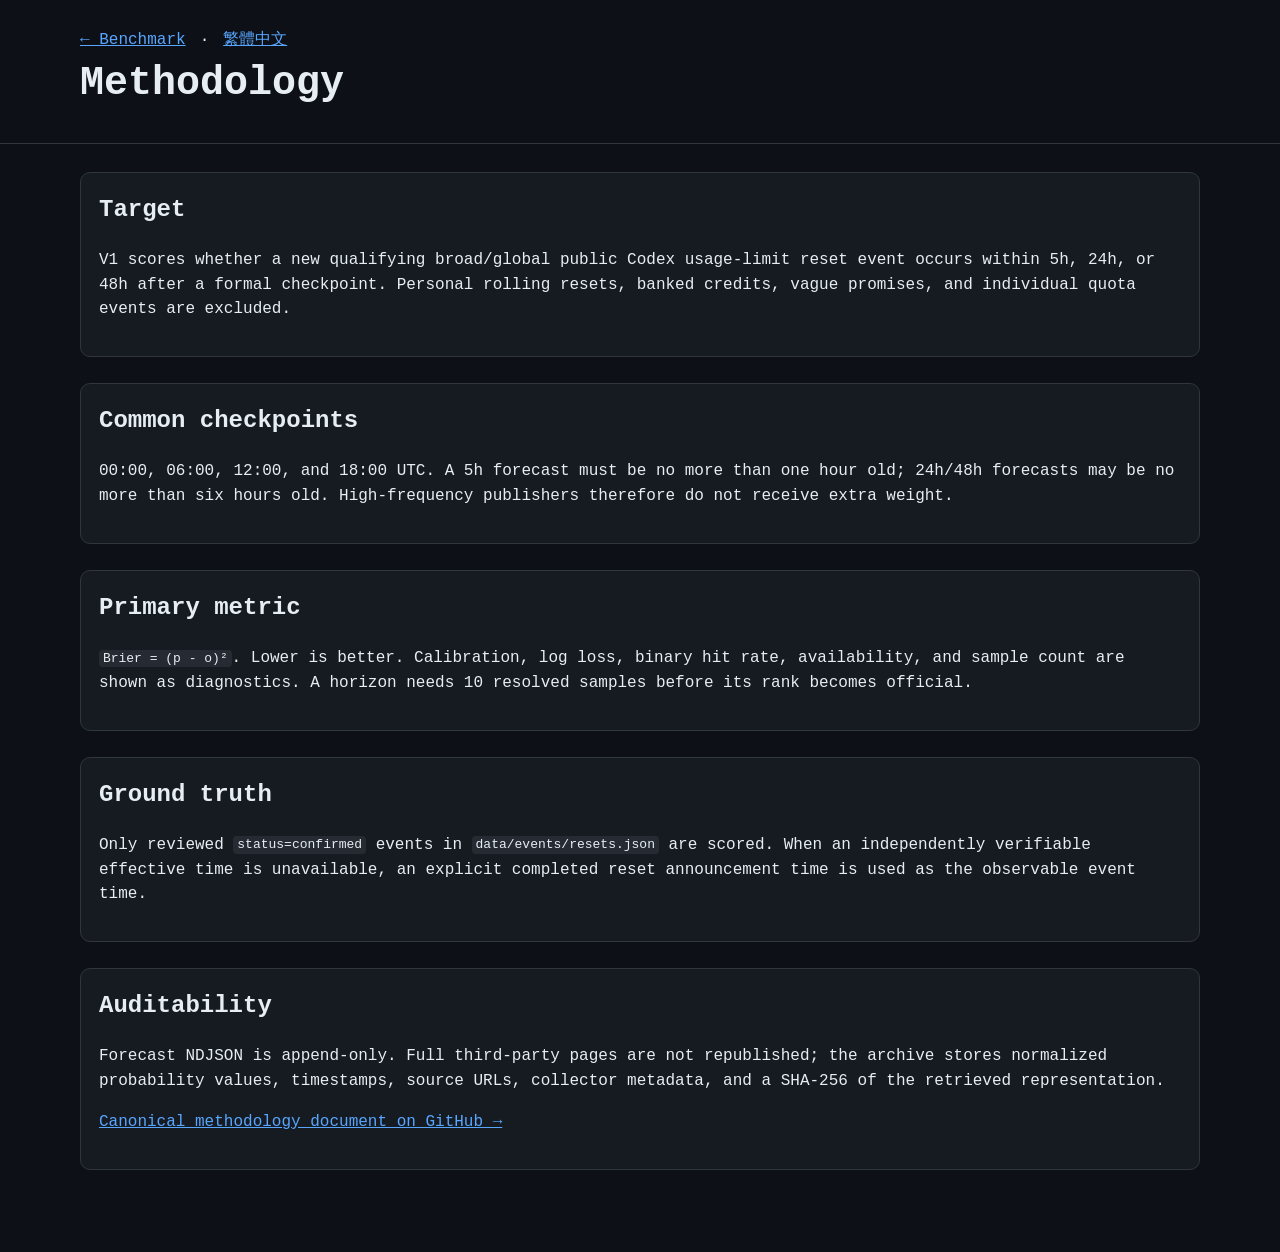
==== docs/methodology/index.html @ b2da3323 "feat(site): [ChatGPT] 新增英文評分方法頁面" ====
<!doctype html><html lang="en"><head><meta charset="utf-8"><meta name="viewport" content="width=device-width,initial-scale=1"><title>Methodology · Codex Reset Benchmark</title><link rel="stylesheet" href="../assets/style.css"></head><body><header><div class="container"><nav><a href="../">← Benchmark</a> · <a href="../zh/methodology/">繁體中文</a></nav><h1>Methodology</h1></div></header><main class="container"><section class="card"><h2>Target</h2><p>V1 scores whether a new qualifying broad/global public Codex usage-limit reset event occurs within 5h, 24h, or 48h after a formal checkpoint. Personal rolling resets, banked credits, vague promises, and individual quota events are excluded.</p></section><section class="card"><h2>Common checkpoints</h2><p>00:00, 06:00, 12:00, and 18:00 UTC. A 5h forecast must be no more than one hour old; 24h/48h forecasts may be no more than six hours old. High-frequency publishers therefore do not receive extra weight.</p></section><section class="card"><h2>Primary metric</h2><p><code>Brier = (p - o)²</code>. Lower is better. Calibration, log loss, binary hit rate, availability, and sample count are shown as diagnostics. A horizon needs 10 resolved samples before its rank becomes official.</p></section><section class="card"><h2>Ground truth</h2><p>Only reviewed <code>status=confirmed</code> events in <code>data/events/resets.json</code> are scored. When an independently verifiable effective time is unavailable, an explicit completed reset announcement time is used as the observable event time.</p></section><section class="card"><h2>Auditability</h2><p>Forecast NDJSON is append-only. Full third-party pages are not republished; the archive stores normalized probability values, timestamps, source URLs, collector metadata, and a SHA-256 of the retrieved representation.</p><p><a href="https://github.com/AghDoo/codex-reset-benchmark/blob/main/docs/reference-methodology.md">Canonical methodology document on GitHub →</a></p></section></main></body></html>
---- docs/assets/style.css ----
:root {
  color-scheme: light dark;
  --bg: #0d1117;
  --panel: #161b22;
  --text: #e6edf3;
  --muted: #8b949e;
  --border: #30363d;
  --accent: #58a6ff;
  --good: #3fb950;
  --warn: #d29922;
}
* { box-sizing: border-box; }
body {
  margin: 0;
  font-family: ui-monospace, SFMono-Regular, Menlo, Monaco, Consolas, "Liberation Mono", monospace;
  background: var(--bg);
  color: var(--text);
  line-height: 1.55;
}
a { color: var(--accent); }
.container { width: min(1120px, calc(100% - 32px)); margin: 0 auto; }
header { border-bottom: 1px solid var(--border); padding: 28px 0 20px; }
header .top { display: flex; gap: 18px; justify-content: space-between; align-items: flex-start; flex-wrap: wrap; }
h1 { margin: 0 0 8px; font-size: clamp(1.7rem, 4vw, 2.5rem); }
h2 { margin-top: 0; }
.subtitle, .muted { color: var(--muted); }
nav { display: flex; gap: 14px; flex-wrap: wrap; }
main { padding: 28px 0 56px; }
.grid { display: grid; grid-template-columns: repeat(auto-fit, minmax(260px, 1fr)); gap: 16px; }
.card { background: var(--panel); border: 1px solid var(--border); border-radius: 10px; padding: 18px; }
.metric { font-size: 2rem; font-weight: 700; margin: 6px 0; }
.badge { display: inline-block; border: 1px solid var(--border); border-radius: 999px; padding: 2px 8px; color: var(--muted); font-size: .8rem; }
.badge.good { color: var(--good); }
.badge.warn { color: var(--warn); }
table { width: 100%; border-collapse: collapse; min-width: 720px; }
th, td { padding: 10px 9px; border-bottom: 1px solid var(--border); text-align: left; }
th { color: var(--muted); font-weight: 600; }
.table-wrap { overflow-x: auto; }
section { margin: 0 0 26px; }
footer { border-top: 1px solid var(--border); padding: 24px 0 40px; color: var(--muted); }
code { background: rgba(110,118,129,.18); padding: .1em .3em; border-radius: 4px; }
.notice { border-left: 3px solid var(--warn); padding-left: 12px; color: var(--muted); }
.source-row { display: flex; align-items: center; justify-content: space-between; gap: 12px; }
.small { font-size: .875rem; }
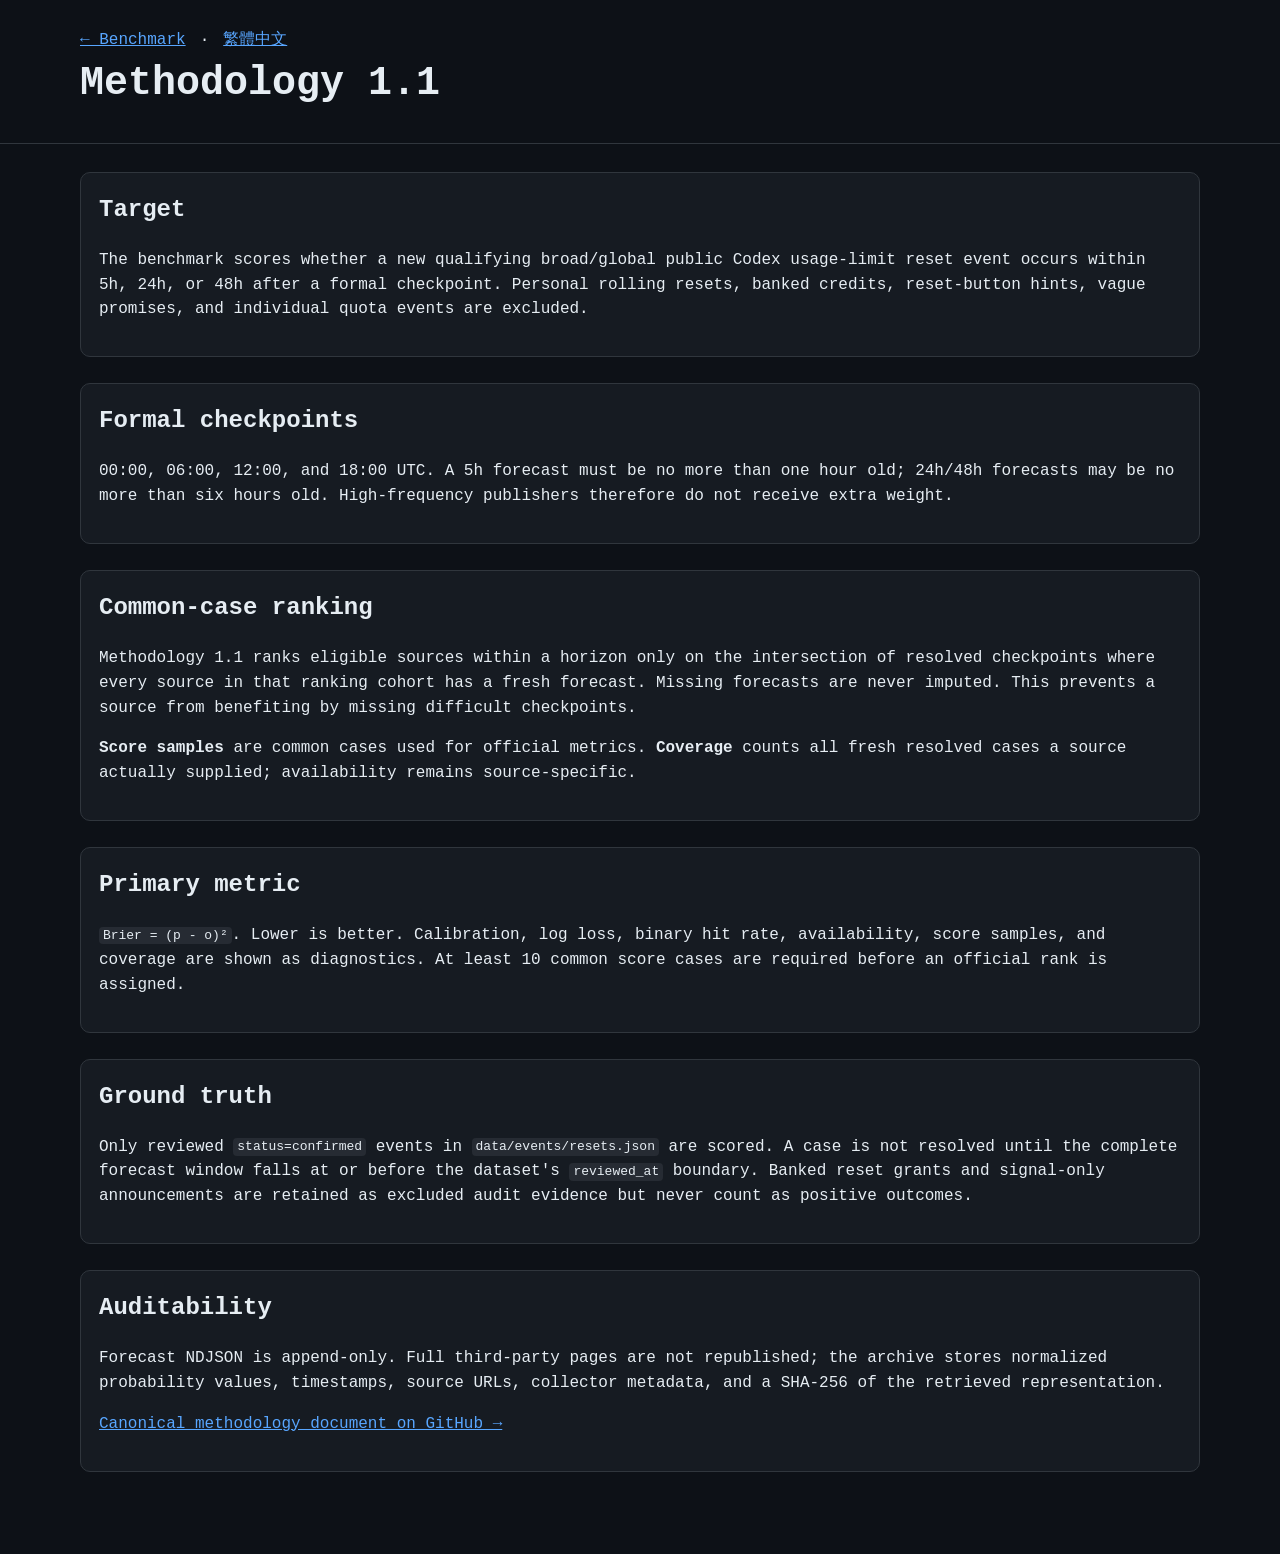
==== commit a637f538: "docs(site): [ChatGPT] 同步 methodology 1.1 頁面" ====
--- a/docs/methodology/index.html
+++ b/docs/methodology/index.html
@@ -1 +1 @@
-<!doctype html><html lang="en"><head><meta charset="utf-8"><meta name="viewport" content="width=device-width,initial-scale=1"><title>Methodology · Codex Reset Benchmark</title><link rel="stylesheet" href="../assets/style.css"></head><body><header><div class="container"><nav><a href="../">← Benchmark</a> · <a href="../zh/methodology/">繁體中文</a></nav><h1>Methodology</h1></div></header><main class="container"><section class="card"><h2>Target</h2><p>V1 scores whether a new qualifying broad/global public Codex usage-limit reset event occurs within 5h, 24h, or 48h after a formal checkpoint. Personal rolling resets, banked credits, vague promises, and individual quota events are excluded.</p></section><section class="card"><h2>Common checkpoints</h2><p>00:00, 06:00, 12:00, and 18:00 UTC. A 5h forecast must be no more than one hour old; 24h/48h forecasts may be no more than six hours old. High-frequency publishers therefore do not receive extra weight.</p></section><section class="card"><h2>Primary metric</h2><p><code>Brier = (p - o)²</code>. Lower is better. Calibration, log loss, binary hit rate, availability, and sample count are shown as diagnostics. A horizon needs 10 resolved samples before its rank becomes official.</p></section><section class="card"><h2>Ground truth</h2><p>Only reviewed <code>status=confirmed</code> events in <code>data/events/resets.json</code> are scored. When an independently verifiable effective time is unavailable, an explicit completed reset announcement time is used as the observable event time.</p></section><section class="card"><h2>Auditability</h2><p>Forecast NDJSON is append-only. Full third-party pages are not republished; the archive stores normalized probability values, timestamps, source URLs, collector metadata, and a SHA-256 of the retrieved representation.</p><p><a href="https://github.com/AghDoo/codex-reset-benchmark/blob/main/docs/reference-methodology.md">Canonical methodology document on GitHub →</a></p></section></main></body></html>+<!doctype html><html lang="en"><head><meta charset="utf-8"><meta name="viewport" content="width=device-width,initial-scale=1"><title>Methodology · Codex Reset Benchmark</title><link rel="stylesheet" href="../assets/style.css"></head><body><header><div class="container"><nav><a href="../">← Benchmark</a> · <a href="../zh/methodology/">繁體中文</a></nav><h1>Methodology 1.1</h1></div></header><main class="container"><section class="card"><h2>Target</h2><p>The benchmark scores whether a new qualifying broad/global public Codex usage-limit reset event occurs within 5h, 24h, or 48h after a formal checkpoint. Personal rolling resets, banked credits, reset-button hints, vague promises, and individual quota events are excluded.</p></section><section class="card"><h2>Formal checkpoints</h2><p>00:00, 06:00, 12:00, and 18:00 UTC. A 5h forecast must be no more than one hour old; 24h/48h forecasts may be no more than six hours old. High-frequency publishers therefore do not receive extra weight.</p></section><section class="card"><h2>Common-case ranking</h2><p>Methodology 1.1 ranks eligible sources within a horizon only on the intersection of resolved checkpoints where every source in that ranking cohort has a fresh forecast. Missing forecasts are never imputed. This prevents a source from benefiting by missing difficult checkpoints.</p><p><strong>Score samples</strong> are common cases used for official metrics. <strong>Coverage</strong> counts all fresh resolved cases a source actually supplied; availability remains source-specific.</p></section><section class="card"><h2>Primary metric</h2><p><code>Brier = (p - o)²</code>. Lower is better. Calibration, log loss, binary hit rate, availability, score samples, and coverage are shown as diagnostics. At least 10 common score cases are required before an official rank is assigned.</p></section><section class="card"><h2>Ground truth</h2><p>Only reviewed <code>status=confirmed</code> events in <code>data/events/resets.json</code> are scored. A case is not resolved until the complete forecast window falls at or before the dataset's <code>reviewed_at</code> boundary. Banked reset grants and signal-only announcements are retained as excluded audit evidence but never count as positive outcomes.</p></section><section class="card"><h2>Auditability</h2><p>Forecast NDJSON is append-only. Full third-party pages are not republished; the archive stores normalized probability values, timestamps, source URLs, collector metadata, and a SHA-256 of the retrieved representation.</p><p><a href="https://github.com/AghDoo/codex-reset-benchmark/blob/main/docs/reference-methodology.md">Canonical methodology document on GitHub →</a></p></section></main></body></html>
